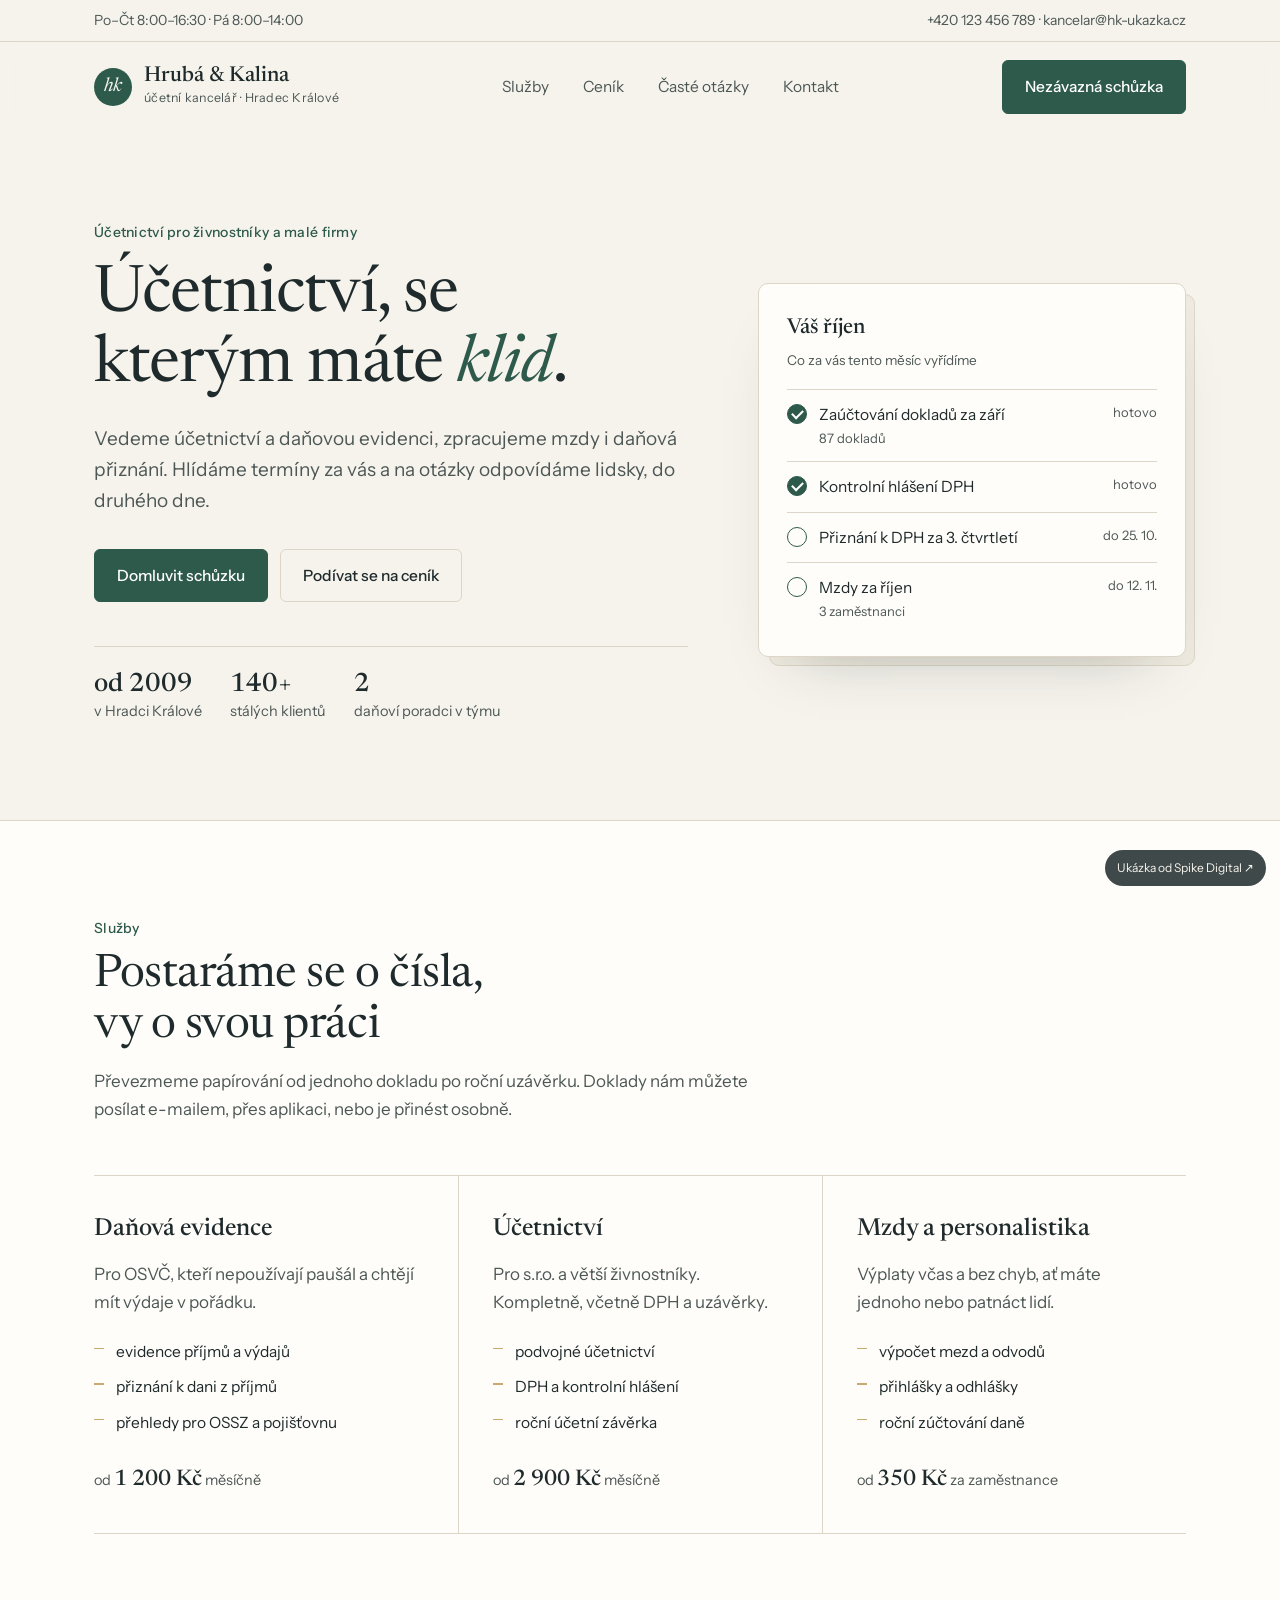
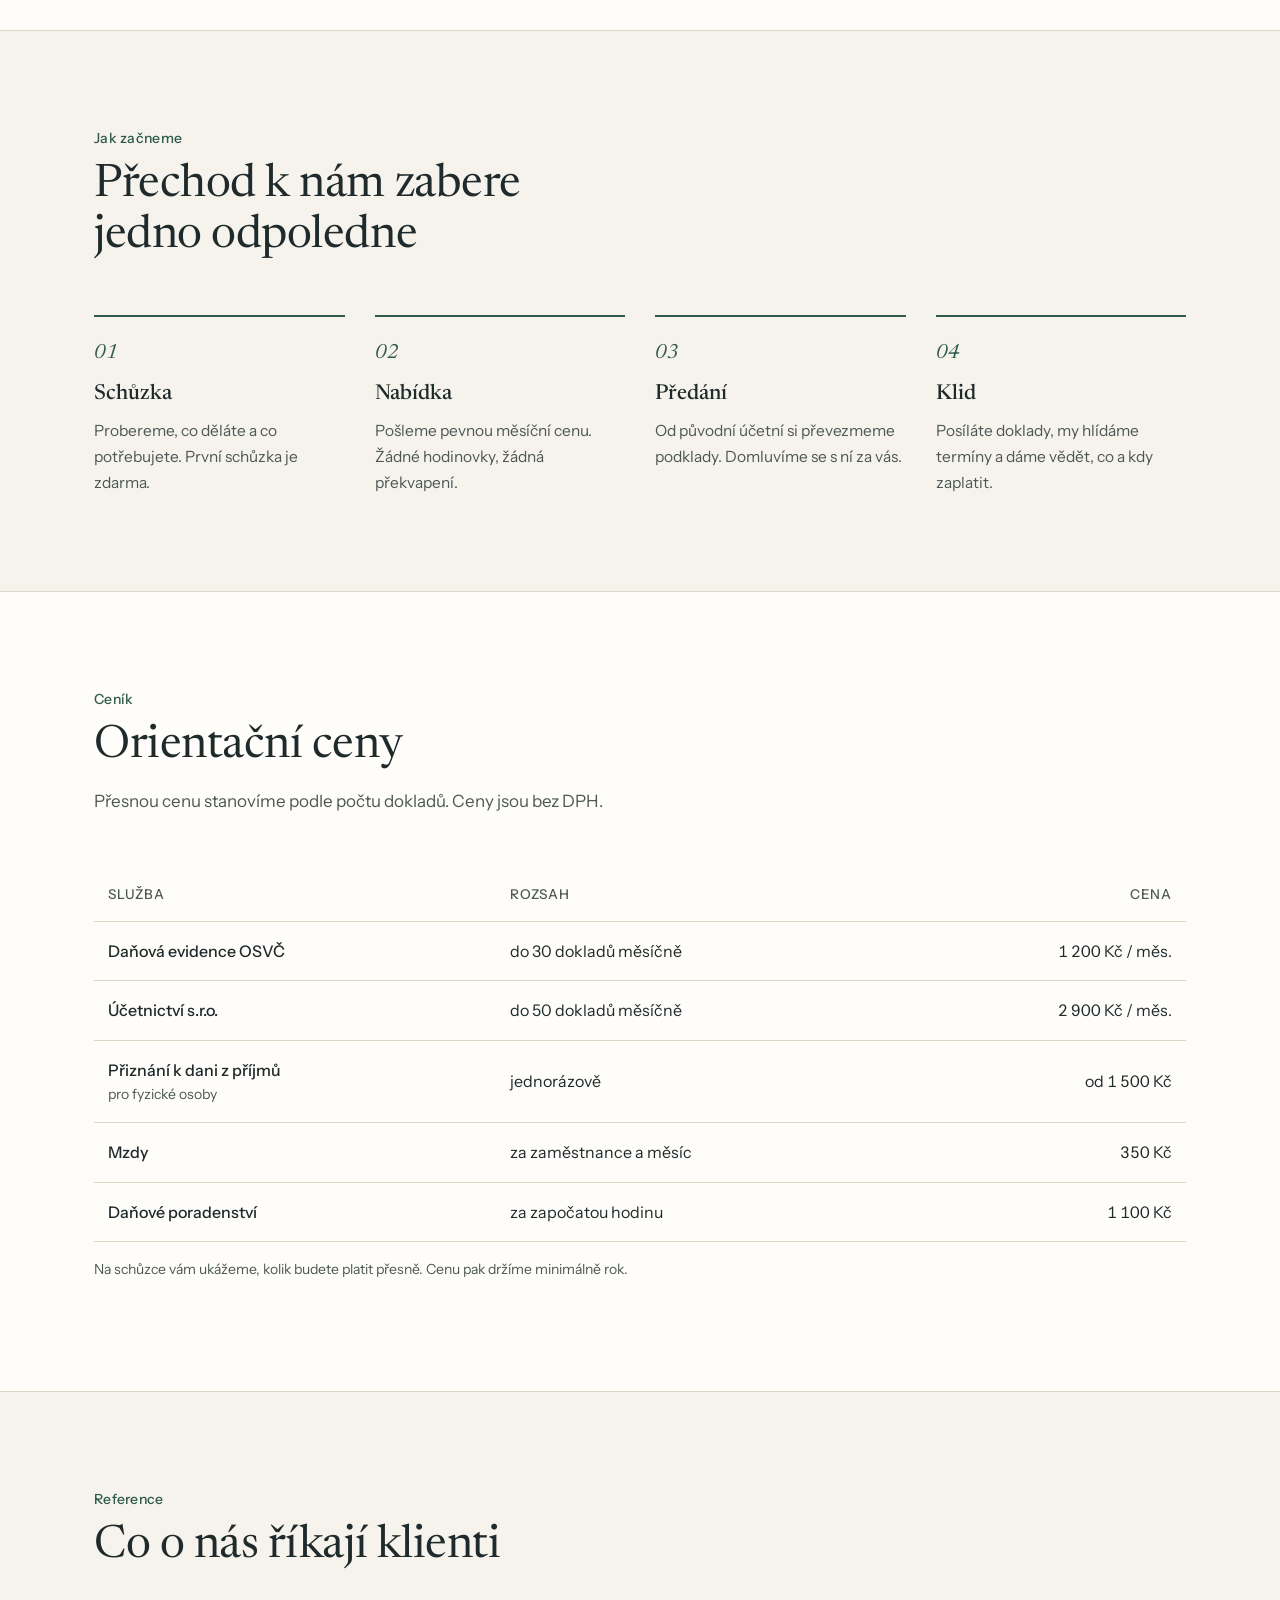
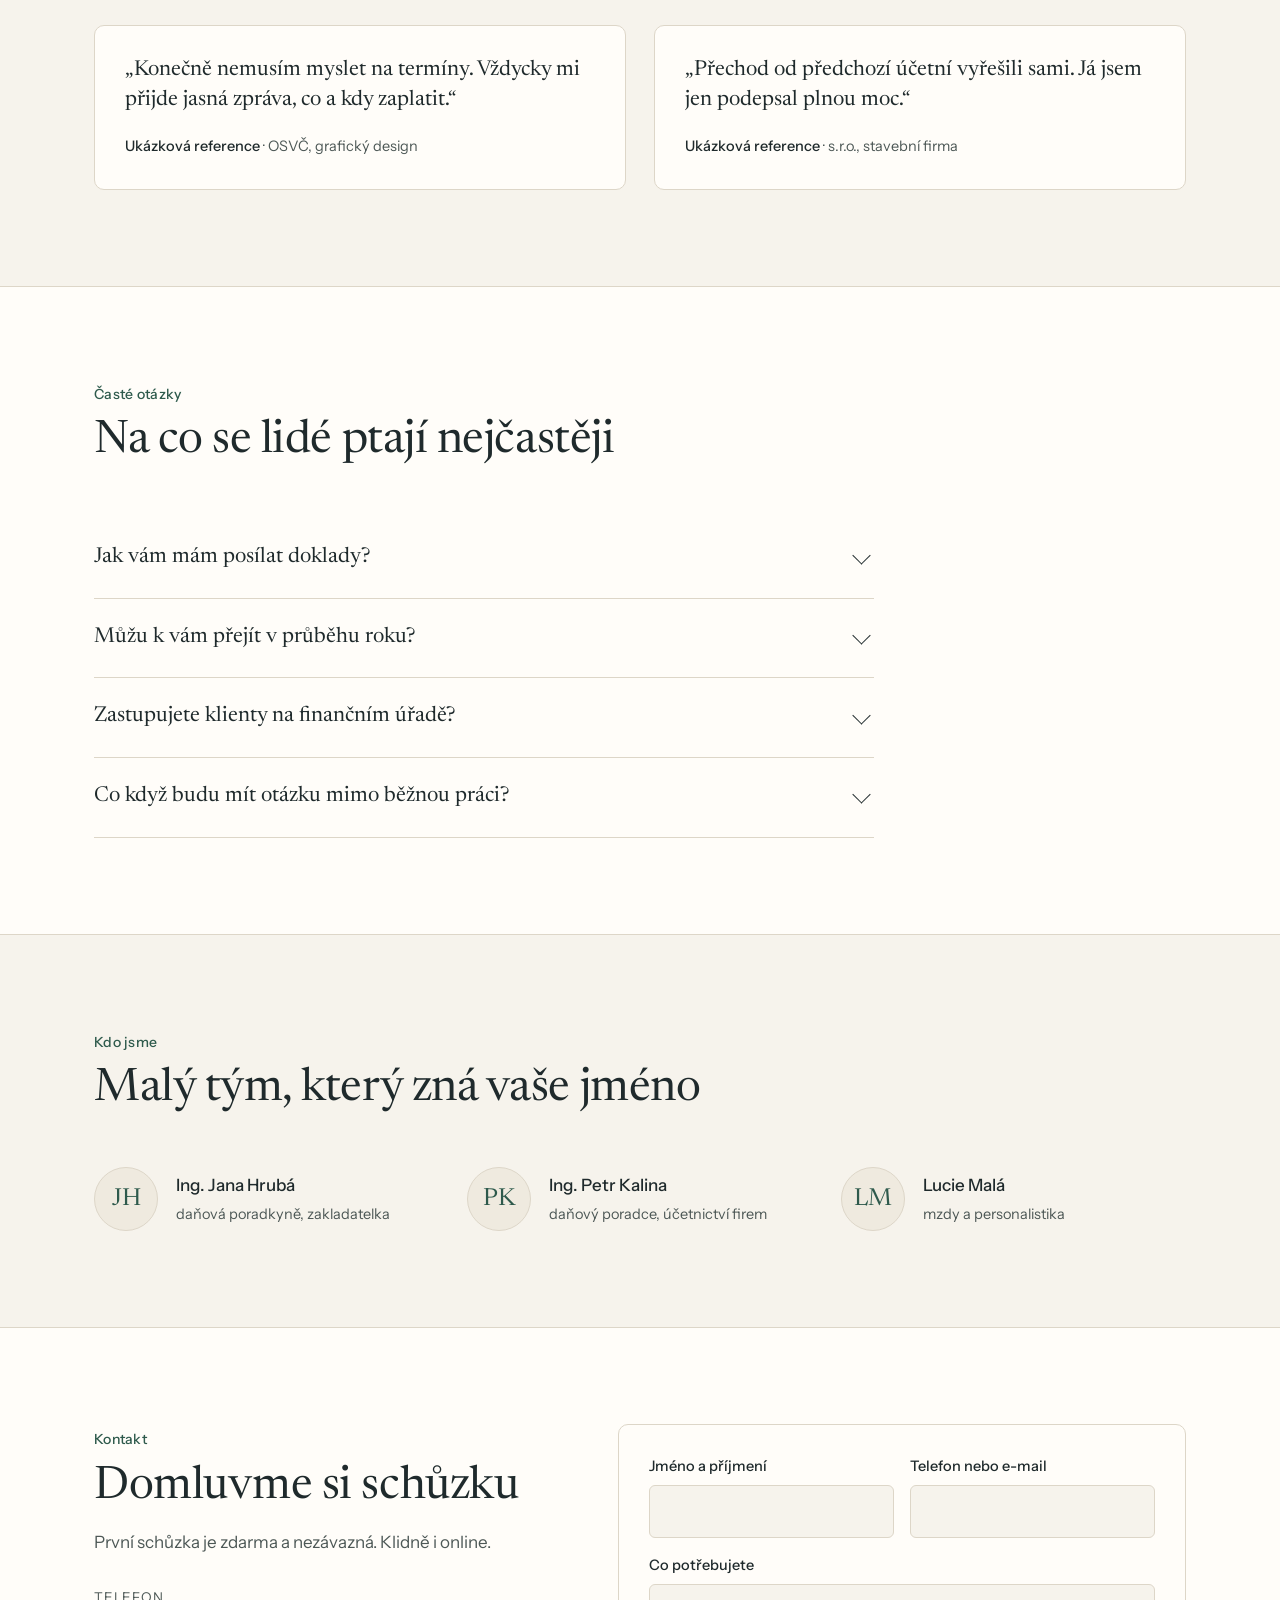
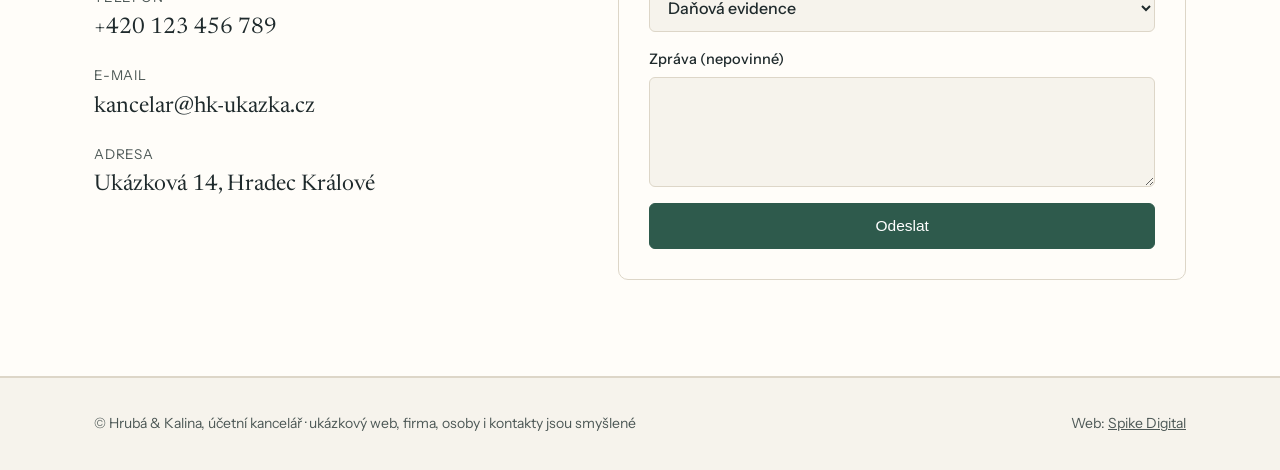
==== ukazky/kancelar/index.html @ b9a794b9 "Ukázky: BLOK (boulder, animovaný) a Hrubá & Kalina (účetní, klidný) Co-Authored-By: Claude Opus 5.5 " ====
<!doctype html>
<html lang="cs">
<head>
<meta charset="utf-8">
<meta name="viewport" content="width=device-width,initial-scale=1,viewport-fit=cover">
<title>Hrubá &amp; Kalina – účetní kancelář Hradec Králové</title>
<meta name="description" content="Vedení účetnictví, daňové evidence, mzdy a daňová přiznání pro živnostníky a malé firmy v Hradci Králové.">
<meta name="robots" content="noindex">
<meta name="theme-color" content="#f6f3ec">
<style>
@font-face{font-family:"Newsreader";src:url("newsreader.woff") format("woff");font-weight:400 500;font-style:normal;font-display:swap}
@font-face{font-family:"Newsreader";src:url("newsreader-italic.woff") format("woff");font-weight:400;font-style:italic;font-display:swap}
@font-face{font-family:"Instrument Sans";src:url("instrument-sans.woff") format("woff");font-weight:400 600;font-display:swap}
:root{
  --paper:#f6f3ec; --paper-2:#efeadf; --white:#fffdf9; --ink:#1f2a2c; --ink-2:#4d5856; --line:#ddd6c8;
  --green:#2e5a4c; --green-2:#24483d; --sand:#c9a96e;
  --serif:"Newsreader",Georgia,"Times New Roman",serif;
  --sans:"Instrument Sans",system-ui,-apple-system,"Segoe UI",sans-serif;
}
*{box-sizing:border-box}
html{scroll-behavior:smooth}
body{margin:0;background:var(--paper);color:var(--ink);font-family:var(--sans);font-size:17px;line-height:1.65;-webkit-font-smoothing:antialiased}
a{color:inherit}
.wrap{max-width:1140px;margin:0 auto;padding-inline:max(24px,env(safe-area-inset-left,0px))}
:focus-visible{outline:2px solid var(--green);outline-offset:3px}

.topbar{border-bottom:1px solid var(--line);font-size:14px;color:var(--ink-2)}
.topbar .wrap{display:flex;justify-content:space-between;gap:16px;padding-block:9px;flex-wrap:wrap}
.topbar a{text-decoration:none}
.topbar a:hover{color:var(--green)}
header{position:sticky;top:0;z-index:20;background:rgba(246,243,236,.92);backdrop-filter:blur(8px);-webkit-backdrop-filter:blur(8px);border-bottom:1px solid transparent;transition:border-color .3s}
header.sc{border-bottom-color:var(--line)}
nav{display:flex;align-items:center;justify-content:space-between;gap:20px;padding-block:18px}
.logo{display:flex;align-items:center;gap:12px;text-decoration:none}
.mark{width:38px;height:38px;border-radius:50%;background:var(--green);color:var(--paper);display:grid;place-items:center;font-family:var(--serif);font-size:19px;font-style:italic;letter-spacing:-.03em}
.logo b{display:block;font-family:var(--serif);font-weight:500;font-size:21px;line-height:1.1}
.logo small{display:block;font-size:12.5px;color:var(--ink-2);letter-spacing:.02em}
nav ul{display:flex;gap:34px;list-style:none;margin:0;padding:0;font-size:15.5px}
nav ul a{text-decoration:none;color:var(--ink-2);transition:color .2s}
nav ul a:hover{color:var(--ink)}
.btn{display:inline-flex;align-items:center;justify-content:center;gap:8px;padding:13px 22px;border-radius:6px;background:var(--green);color:#fff;text-decoration:none;font-weight:500;font-size:15.5px;border:1px solid var(--green);transition:background .25s}
.btn:hover{background:var(--green-2)}
.btn.ghost{background:transparent;color:var(--ink);border-color:var(--line)}
.btn.ghost:hover{border-color:var(--ink);background:transparent}
@media (max-width:880px){nav ul{display:none}}

.hero{padding-block:84px 96px}
.hero .wrap{display:grid;grid-template-columns:1.25fr .9fr;gap:70px;align-items:center}
.kicker{font-size:14px;color:var(--green);font-weight:500;letter-spacing:.02em}
h1{font-family:var(--serif);font-weight:400;font-size:clamp(40px,5.4vw,66px);line-height:1.06;letter-spacing:-.015em;margin:16px 0 22px;text-wrap:balance}
h1 em{font-style:italic;color:var(--green)}
.lead{font-size:19px;color:var(--ink-2);max-width:31em;margin:0 0 32px}
.ctas{display:flex;gap:12px;flex-wrap:wrap}
.trust{display:flex;gap:28px;flex-wrap:wrap;margin-top:44px;padding-top:24px;border-top:1px solid var(--line);font-size:14.5px;color:var(--ink-2)}
.trust b{display:block;font-family:var(--serif);font-weight:500;font-size:26px;color:var(--ink);line-height:1.1}

.sheet{background:var(--white);border:1px solid var(--line);border-radius:10px;padding:28px 28px 22px;box-shadow:0 30px 60px -40px rgba(31,42,44,.35);position:relative}
.sheet::before{content:"";position:absolute;inset:10px -10px -10px 10px;border:1px solid var(--line);border-radius:10px;z-index:-1;background:var(--paper-2)}
.sheet h2{font-family:var(--serif);font-weight:500;font-size:21px;margin:0 0 2px}
.sheet .sm{font-size:13.5px;color:var(--ink-2);margin:0 0 18px}
.task{display:flex;gap:12px;align-items:flex-start;padding:12px 0;border-top:1px solid var(--line);font-size:15.5px}
.task i{flex:none;width:20px;height:20px;border-radius:50%;border:1.5px solid var(--green);display:grid;place-items:center;margin-top:2px}
.task.done i{background:var(--green)}
.task.done i::after{content:"";width:9px;height:5px;border:2px solid #fff;border-top:0;border-right:0;transform:rotate(-45deg) translate(1px,-1px)}
.task span small{display:block;color:var(--ink-2);font-size:13px}
.task .d{margin-left:auto;font-size:13px;color:var(--ink-2);white-space:nowrap}
@media (max-width:900px){.hero .wrap{grid-template-columns:1fr;gap:50px}.hero{padding-block:50px 70px}}

section{padding-block:96px}
.alt{background:var(--white);border-block:1px solid var(--line)}
.sh{max-width:40em;margin-bottom:52px}
.sh .kicker{display:block}
h2.t{font-family:var(--serif);font-weight:400;font-size:clamp(32px,3.8vw,46px);line-height:1.12;letter-spacing:-.01em;margin:10px 0 14px;text-wrap:balance}
.sh p{color:var(--ink-2);margin:0}

.svc{display:grid;grid-template-columns:repeat(3,1fr);gap:0;border-top:1px solid var(--line)}
.svc article{padding:34px 34px 34px 0;border-bottom:1px solid var(--line)}
.svc article+article{padding-left:34px;border-left:1px solid var(--line)}
.svc h3{font-family:var(--serif);font-weight:500;font-size:24px;margin:0 0 10px}
.svc p{margin:0 0 18px;color:var(--ink-2)}
.svc ul{list-style:none;padding:0;margin:0 0 22px;font-size:15.5px}
.svc li{padding:5px 0 5px 22px;position:relative}
.svc li::before{content:"";position:absolute;left:0;top:14px;width:10px;height:1.5px;background:var(--sand)}
.svc .from{font-size:14.5px;color:var(--ink-2)}
.svc .from b{font-family:var(--serif);font-weight:500;font-size:22px;color:var(--ink)}
@media (max-width:900px){.svc{grid-template-columns:1fr}.svc article,.svc article+article{padding:28px 0;border-left:0}}

.how{display:grid;grid-template-columns:repeat(4,1fr);gap:30px;counter-reset:s}
.how div{border-top:2px solid var(--green);padding-top:20px}
.how div::before{counter-increment:s;content:"0" counter(s);font-family:var(--serif);font-style:italic;color:var(--green);font-size:20px}
.how h3{font-family:var(--serif);font-weight:500;font-size:21px;margin:8px 0 6px}
.how p{margin:0;color:var(--ink-2);font-size:15.5px}
@media (max-width:900px){.how{grid-template-columns:1fr 1fr}}
@media (max-width:560px){.how{grid-template-columns:1fr}}

.price{width:100%;border-collapse:collapse;font-size:16px}
.price th,.price td{text-align:left;padding:16px 14px;border-bottom:1px solid var(--line)}
.price th{font-weight:500;font-size:13.5px;color:var(--ink-2);text-transform:uppercase;letter-spacing:.06em}
.price td:last-child,.price th:last-child{text-align:right;white-space:nowrap;font-variant-numeric:tabular-nums}
.price td:first-child{font-weight:500}
.price tr:hover td{background:var(--paper)}
.price small{display:block;color:var(--ink-2);font-weight:400;font-size:14px}
.tablewrap{overflow-x:auto}
.note{font-size:14px;color:var(--ink-2);margin-top:16px}

.quote{display:grid;grid-template-columns:1fr 1fr;gap:28px}
blockquote{margin:0;background:var(--white);border:1px solid var(--line);border-radius:10px;padding:30px}
blockquote p{font-family:var(--serif);font-size:21px;line-height:1.45;margin:0 0 18px}
blockquote footer{font-size:14.5px;color:var(--ink-2)}
blockquote footer b{color:var(--ink);font-weight:500}
@media (max-width:800px){.quote{grid-template-columns:1fr}}

.faq{max-width:780px}
details{border-bottom:1px solid var(--line)}
summary{list-style:none;cursor:pointer;padding:22px 40px 22px 0;font-family:var(--serif);font-size:21px;position:relative}
summary::-webkit-details-marker{display:none}
summary::after{content:"";position:absolute;right:6px;top:50%;width:12px;height:12px;border-right:1.5px solid var(--ink);border-bottom:1.5px solid var(--ink);transform:translateY(-70%) rotate(45deg);transition:transform .25s}
details[open] summary::after{transform:translateY(-30%) rotate(-135deg)}
details p{margin:0 0 22px;color:var(--ink-2);max-width:40em}

.team{display:grid;grid-template-columns:repeat(3,1fr);gap:28px}
.person{display:flex;gap:18px;align-items:center}
.person .av{flex:none;width:64px;height:64px;border-radius:50%;background:var(--paper-2);border:1px solid var(--line);display:grid;place-items:center;font-family:var(--serif);font-size:24px;color:var(--green)}
.person b{display:block;font-weight:500}
.person span{font-size:14.5px;color:var(--ink-2)}
@media (max-width:900px){.team{grid-template-columns:1fr}}

.contact{display:grid;grid-template-columns:.9fr 1.1fr;gap:60px}
.contact dl{margin:0;display:grid;gap:18px}
.contact dt{font-size:13.5px;color:var(--ink-2);text-transform:uppercase;letter-spacing:.06em}
.contact dd{margin:2px 0 0;font-family:var(--serif);font-size:22px}
form{display:grid;gap:16px;background:var(--white);border:1px solid var(--line);border-radius:10px;padding:30px}
.row{display:grid;grid-template-columns:1fr 1fr;gap:16px}
label{display:grid;gap:6px;font-size:14.5px;font-weight:500}
input,select,textarea{font:inherit;font-size:16px;padding:12px 14px;border:1px solid var(--line);border-radius:6px;background:var(--paper);color:var(--ink);width:100%}
input:focus,select:focus,textarea:focus{outline:none;border-color:var(--green);background:#fff}
textarea{min-height:110px;resize:vertical}
.ok{display:none;padding:12px 14px;border-radius:6px;background:#e6efe9;color:var(--green-2);font-size:15px}
@media (max-width:900px){.contact{grid-template-columns:1fr}.row{grid-template-columns:1fr}}

footer.site{border-top:1px solid var(--line);padding-block:34px;font-size:14px;color:var(--ink-2)}
footer.site .wrap{display:flex;justify-content:space-between;gap:16px;flex-wrap:wrap}
.demo{position:fixed;right:max(14px,env(safe-area-inset-right,0px));bottom:calc(14px + env(safe-area-inset-bottom,0px));z-index:30;font-size:12px;background:var(--ink);color:var(--paper);padding:8px 12px;border-radius:999px;text-decoration:none;opacity:.85}
.demo:hover{opacity:1}
.fade{opacity:0;transform:translateY(14px);transition:opacity .8s ease, transform .8s ease}
.fade.in{opacity:1;transform:none}
@media (prefers-reduced-motion:reduce){.fade{opacity:1;transform:none;transition:none}html{scroll-behavior:auto}}
</style>
</head>
<body>
<div class="topbar"><div class="wrap"><span>Po–Čt 8:00–16:30 · Pá 8:00–14:00</span><span><a href="#kontakt">+420 123 456 789</a> · <a href="#kontakt">kancelar@hk-ukazka.cz</a></span></div></div>
<header id="hd">
  <nav class="wrap">
    <a class="logo" href="#"><span class="mark">hk</span><span><b>Hrubá &amp; Kalina</b><small>účetní kancelář · Hradec Králové</small></span></a>
    <ul><li><a href="#sluzby">Služby</a></li><li><a href="#cenik">Ceník</a></li><li><a href="#otazky">Časté otázky</a></li><li><a href="#kontakt">Kontakt</a></li></ul>
    <a class="btn" href="#kontakt">Nezávazná schůzka</a>
  </nav>
</header>

<main>
<div class="hero">
  <div class="wrap">
    <div class="fade">
      <span class="kicker">Účetnictví pro živnostníky a malé firmy</span>
      <h1>Účetnictví, se kterým máte <em>klid</em>.</h1>
      <p class="lead">Vedeme účetnictví a daňovou evidenci, zpracujeme mzdy i daňová přiznání. Hlídáme termíny za vás a na otázky odpovídáme lidsky, do druhého dne.</p>
      <div class="ctas"><a class="btn" href="#kontakt">Domluvit schůzku</a><a class="btn ghost" href="#cenik">Podívat se na ceník</a></div>
      <div class="trust"><div><b>od 2009</b>v Hradci Králové</div><div><b>140+</b>stálých klientů</div><div><b>2</b>daňoví poradci v týmu</div></div>
    </div>
    <aside class="sheet fade" aria-label="Ukázka měsíčního přehledu">
      <h2>Váš říjen</h2>
      <p class="sm">Co za vás tento měsíc vyřídíme</p>
      <div class="task done"><i></i><span>Zaúčtování dokladů za září<small>87 dokladů</small></span><span class="d">hotovo</span></div>
      <div class="task done"><i></i><span>Kontrolní hlášení DPH</span><span class="d">hotovo</span></div>
      <div class="task"><i></i><span>Přiznání k DPH za 3. čtvrtletí</span><span class="d">do 25. 10.</span></div>
      <div class="task"><i></i><span>Mzdy za říjen<small>3 zaměstnanci</small></span><span class="d">do 12. 11.</span></div>
    </aside>
  </div>
</div>

<section class="alt" id="sluzby">
  <div class="wrap">
    <div class="sh fade"><span class="kicker">Služby</span><h2 class="t">Postaráme se o čísla, vy o svou práci</h2><p>Převezmeme papírování od jednoho dokladu po roční uzávěrku. Doklady nám můžete posílat e-mailem, přes aplikaci, nebo je přinést osobně.</p></div>
    <div class="svc">
      <article class="fade"><h3>Daňová evidence</h3><p>Pro OSVČ, kteří nepoužívají paušál a chtějí mít výdaje v pořádku.</p><ul><li>evidence příjmů a výdajů</li><li>přiznání k dani z příjmů</li><li>přehledy pro OSSZ a pojišťovnu</li></ul><span class="from">od <b>1 200 Kč</b> měsíčně</span></article>
      <article class="fade"><h3>Účetnictví</h3><p>Pro s.r.o. a větší živnostníky. Kompletně, včetně DPH a uzávěrky.</p><ul><li>podvojné účetnictví</li><li>DPH a kontrolní hlášení</li><li>roční účetní závěrka</li></ul><span class="from">od <b>2 900 Kč</b> měsíčně</span></article>
      <article class="fade"><h3>Mzdy a personalistika</h3><p>Výplaty včas a bez chyb, ať máte jednoho nebo patnáct lidí.</p><ul><li>výpočet mezd a odvodů</li><li>přihlášky a odhlášky</li><li>roční zúčtování daně</li></ul><span class="from">od <b>350 Kč</b> za zaměstnance</span></article>
    </div>
  </div>
</section>

<section>
  <div class="wrap">
    <div class="sh fade"><span class="kicker">Jak začneme</span><h2 class="t">Přechod k nám zabere jedno odpoledne</h2></div>
    <div class="how">
      <div class="fade"><h3>Schůzka</h3><p>Probereme, co děláte a co potřebujete. První schůzka je zdarma.</p></div>
      <div class="fade"><h3>Nabídka</h3><p>Pošleme pevnou měsíční cenu. Žádné hodinovky, žádná překvapení.</p></div>
      <div class="fade"><h3>Předání</h3><p>Od původní účetní si převezmeme podklady. Domluvíme se s ní za vás.</p></div>
      <div class="fade"><h3>Klid</h3><p>Posíláte doklady, my hlídáme termíny a dáme vědět, co a kdy zaplatit.</p></div>
    </div>
  </div>
</section>

<section class="alt" id="cenik">
  <div class="wrap">
    <div class="sh fade"><span class="kicker">Ceník</span><h2 class="t">Orientační ceny</h2><p>Přesnou cenu stanovíme podle počtu dokladů. Ceny jsou bez DPH.</p></div>
    <div class="tablewrap fade">
      <table class="price">
        <thead><tr><th>Služba</th><th>Rozsah</th><th>Cena</th></tr></thead>
        <tbody>
          <tr><td>Daňová evidence OSVČ</td><td>do 30 dokladů měsíčně</td><td>1 200 Kč / měs.</td></tr>
          <tr><td>Účetnictví s.r.o.</td><td>do 50 dokladů měsíčně</td><td>2 900 Kč / měs.</td></tr>
          <tr><td>Přiznání k dani z příjmů<small>pro fyzické osoby</small></td><td>jednorázově</td><td>od 1 500 Kč</td></tr>
          <tr><td>Mzdy</td><td>za zaměstnance a měsíc</td><td>350 Kč</td></tr>
          <tr><td>Daňové poradenství</td><td>za započatou hodinu</td><td>1 100 Kč</td></tr>
        </tbody>
      </table>
    </div>
    <p class="note fade">Na schůzce vám ukážeme, kolik budete platit přesně. Cenu pak držíme minimálně rok.</p>
  </div>
</section>

<section>
  <div class="wrap">
    <div class="sh fade"><span class="kicker">Reference</span><h2 class="t">Co o nás říkají klienti</h2></div>
    <div class="quote">
      <blockquote class="fade"><p>„Konečně nemusím myslet na termíny. Vždycky mi přijde jasná zpráva, co a kdy zaplatit.“</p><footer><b>Ukázková reference</b> · OSVČ, grafický design</footer></blockquote>
      <blockquote class="fade"><p>„Přechod od předchozí účetní vyřešili sami. Já jsem jen podepsal plnou moc.“</p><footer><b>Ukázková reference</b> · s.r.o., stavební firma</footer></blockquote>
    </div>
  </div>
</section>

<section class="alt" id="otazky">
  <div class="wrap">
    <div class="sh fade"><span class="kicker">Časté otázky</span><h2 class="t">Na co se lidé ptají nejčastěji</h2></div>
    <div class="faq fade">
      <details><summary>Jak vám mám posílat doklady?</summary><p>Jak je vám to pohodlné: naskenované e-mailem, fotkou přes naši aplikaci, nebo papírově osobně či poštou. Většina klientů posílá doklady jednou měsíčně.</p></details>
      <details><summary>Můžu k vám přejít v průběhu roku?</summary><p>Ano. Převezmeme rozpracované účetnictví i od jiné účetní a navážeme bez výpadku. Vše potřebné domluvíme na první schůzce.</p></details>
      <details><summary>Zastupujete klienty na finančním úřadě?</summary><p>Ano. Na základě plné moci podáváme přiznání elektronicky a jednáme s úřady za vás. Díky daňovému poradci se termín přiznání k dani z příjmů posouvá až na 1. července.</p></details>
      <details><summary>Co když budu mít otázku mimo běžnou práci?</summary><p>Krátké dotazy zodpovíme v rámci měsíční ceny. Větší konzultace účtujeme po hodinách, vždy vás ale předem upozorníme.</p></details>
    </div>
  </div>
</section>

<section>
  <div class="wrap">
    <div class="sh fade"><span class="kicker">Kdo jsme</span><h2 class="t">Malý tým, který zná vaše jméno</h2></div>
    <div class="team">
      <div class="person fade"><span class="av">JH</span><div><b>Ing. Jana Hrubá</b><span>daňová poradkyně, zakladatelka</span></div></div>
      <div class="person fade"><span class="av">PK</span><div><b>Ing. Petr Kalina</b><span>daňový poradce, účetnictví firem</span></div></div>
      <div class="person fade"><span class="av">LM</span><div><b>Lucie Malá</b><span>mzdy a personalistika</span></div></div>
    </div>
  </div>
</section>

<section class="alt" id="kontakt">
  <div class="wrap">
    <div class="contact">
      <div class="fade">
        <span class="kicker">Kontakt</span><h2 class="t">Domluvme si schůzku</h2>
        <p style="color:var(--ink-2);margin:0 0 30px">První schůzka je zdarma a nezávazná. Klidně i online.</p>
        <dl><div><dt>Telefon</dt><dd>+420 123 456 789</dd></div><div><dt>E-mail</dt><dd>kancelar@hk-ukazka.cz</dd></div><div><dt>Adresa</dt><dd>Ukázková 14, Hradec Králové</dd></div></dl>
      </div>
      <form class="fade" id="f" novalidate>
        <div class="row"><label>Jméno a příjmení<input id="c-name" autocomplete="name"></label><label>Telefon nebo e-mail<input id="c-contact"></label></div>
        <label>Co potřebujete<select id="c-svc"><option>Daňová evidence</option><option>Účetnictví</option><option>Mzdy</option><option>Daňové přiznání</option><option>Něco jiného</option></select></label>
        <label>Zpráva (nepovinné)<textarea id="c-msg"></textarea></label>
        <button class="btn" type="submit">Odeslat</button>
        <div class="ok" id="ok" role="status">Toto je ukázkový web, zpráva se nikam neodeslala.</div>
      </form>
    </div>
  </div>
</section>
</main>

<footer class="site"><div class="wrap"><span>© Hrubá &amp; Kalina, účetní kancelář · ukázkový web, firma, osoby i kontakty jsou smyšlené</span><span>Web: <a href="/">Spike Digital</a></span></div></footer>
<a class="demo" href="/">Ukázka od Spike Digital ↗</a>
<script>
document.getElementById('f').addEventListener('submit',function(e){e.preventDefault();document.getElementById('ok').style.display='block';});
var hd=document.getElementById('hd');addEventListener('scroll',function(){hd.classList.toggle('sc',scrollY>10);},{passive:true});
var io=new IntersectionObserver(function(es){es.forEach(function(e){if(e.isIntersecting){e.target.classList.add('in');io.unobserve(e.target);}});},{threshold:.12});
document.querySelectorAll('.fade').forEach(function(el){io.observe(el);});
</script>
</body>
</html>
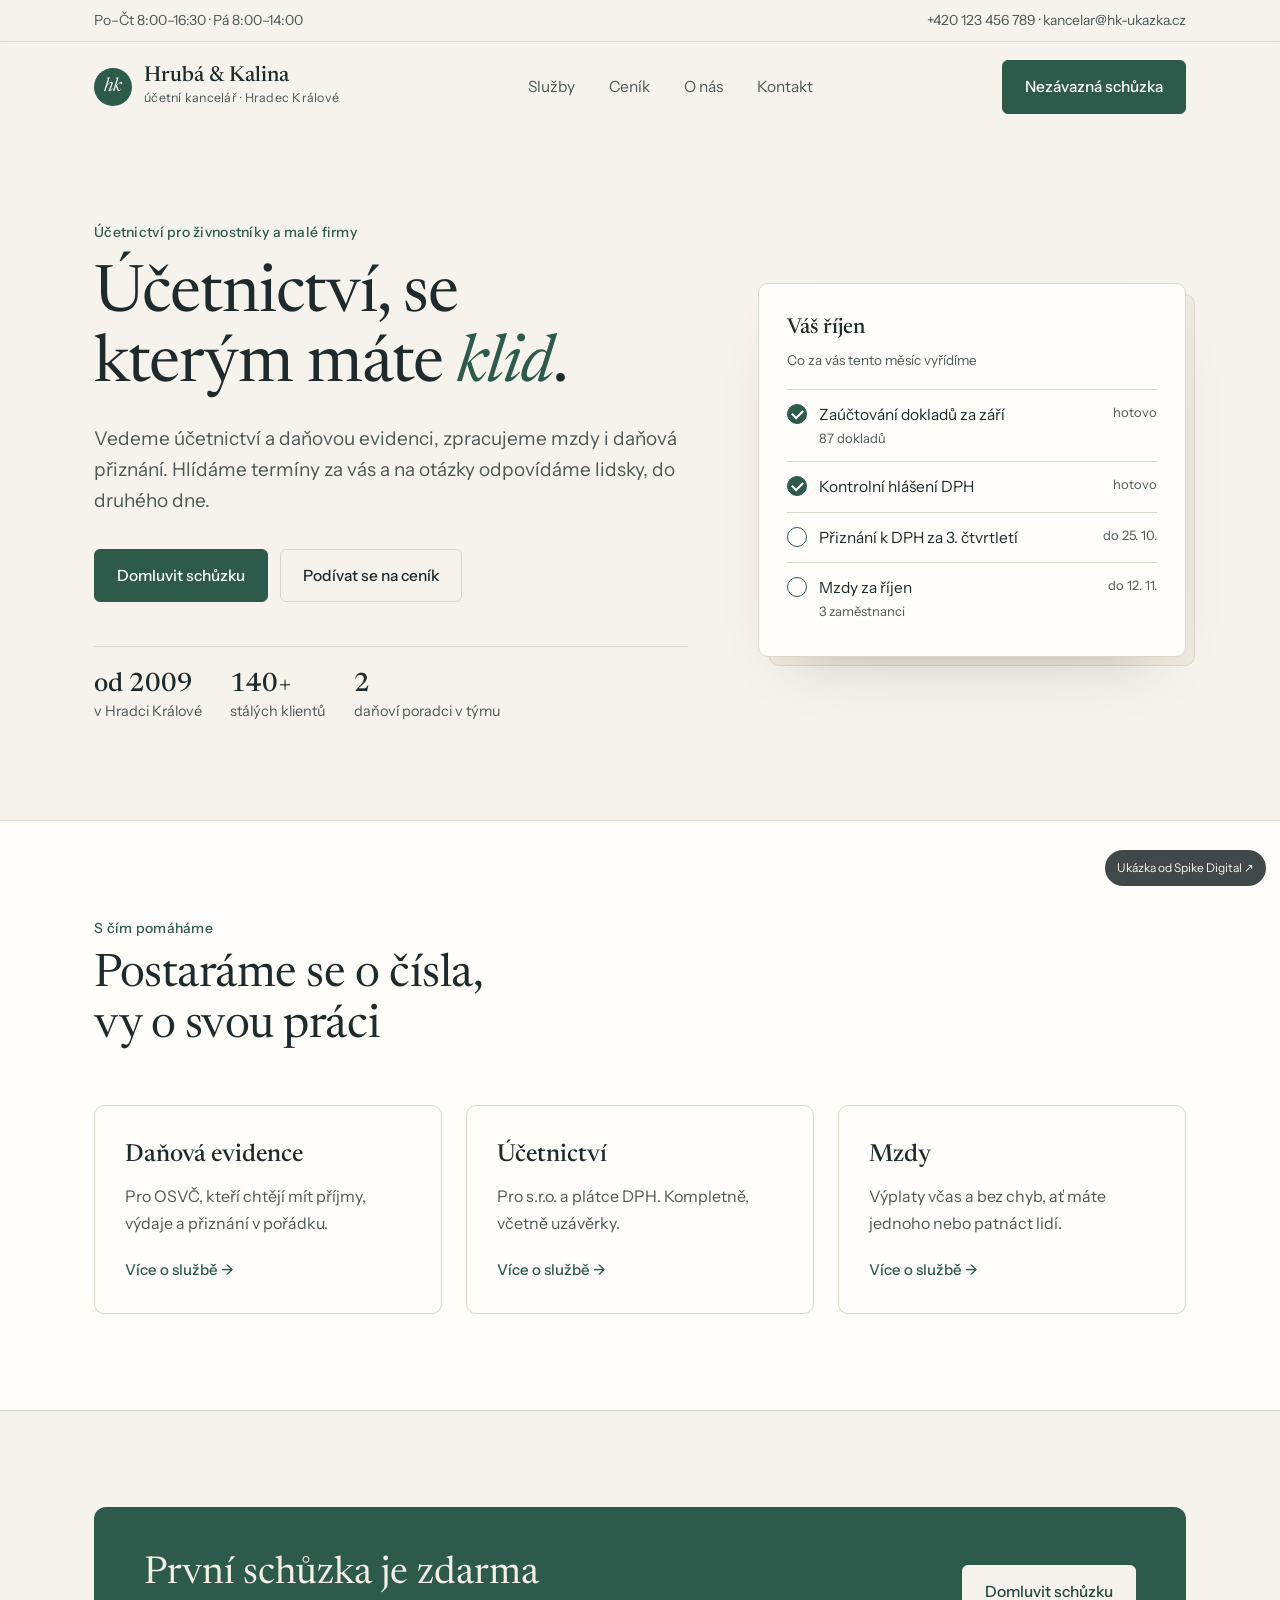
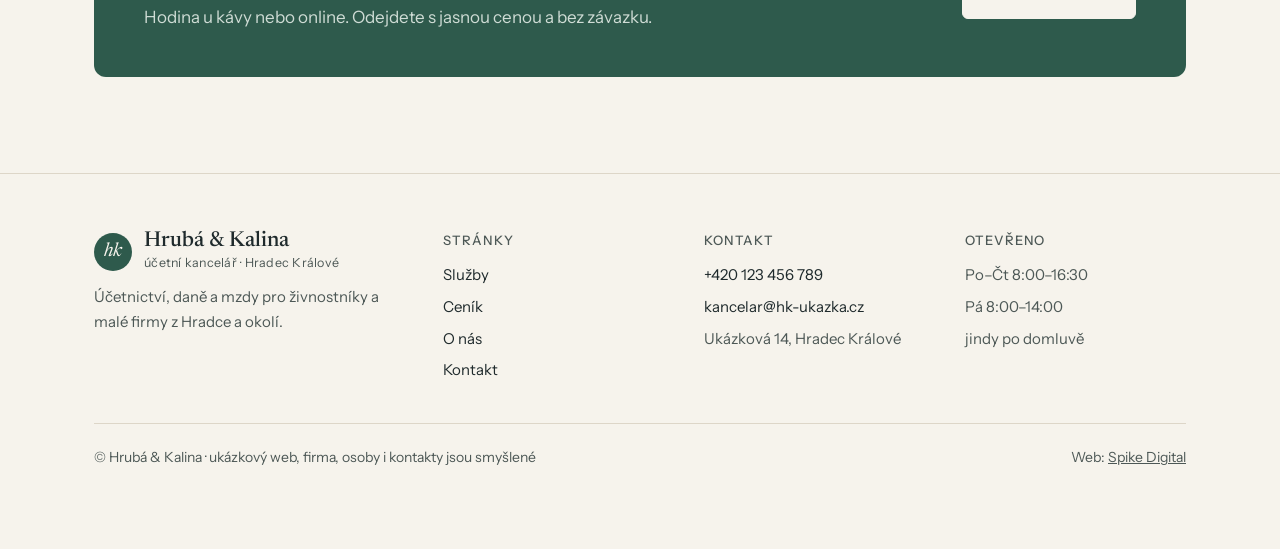
==== commit 097af64d: "Účetní kancelář jako vícestránkový web, BLOK odebrán Co-Authored-By: Claude Opus 5.5 <noreply@anthro" ====
--- a/ukazky/kancelar/index.html
+++ b/ukazky/kancelar/index.html
@@ -7,156 +7,21 @@
 <meta name="description" content="Vedení účetnictví, daňové evidence, mzdy a daňová přiznání pro živnostníky a malé firmy v Hradci Králové.">
 <meta name="robots" content="noindex">
 <meta name="theme-color" content="#f6f3ec">
-<style>
-@font-face{font-family:"Newsreader";src:url("newsreader.woff") format("woff");font-weight:400 500;font-style:normal;font-display:swap}
-@font-face{font-family:"Newsreader";src:url("newsreader-italic.woff") format("woff");font-weight:400;font-style:italic;font-display:swap}
-@font-face{font-family:"Instrument Sans";src:url("instrument-sans.woff") format("woff");font-weight:400 600;font-display:swap}
-:root{
-  --paper:#f6f3ec; --paper-2:#efeadf; --white:#fffdf9; --ink:#1f2a2c; --ink-2:#4d5856; --line:#ddd6c8;
-  --green:#2e5a4c; --green-2:#24483d; --sand:#c9a96e;
-  --serif:"Newsreader",Georgia,"Times New Roman",serif;
-  --sans:"Instrument Sans",system-ui,-apple-system,"Segoe UI",sans-serif;
-}
-*{box-sizing:border-box}
-html{scroll-behavior:smooth}
-body{margin:0;background:var(--paper);color:var(--ink);font-family:var(--sans);font-size:17px;line-height:1.65;-webkit-font-smoothing:antialiased}
-a{color:inherit}
-.wrap{max-width:1140px;margin:0 auto;padding-inline:max(24px,env(safe-area-inset-left,0px))}
-:focus-visible{outline:2px solid var(--green);outline-offset:3px}
-
-.topbar{border-bottom:1px solid var(--line);font-size:14px;color:var(--ink-2)}
-.topbar .wrap{display:flex;justify-content:space-between;gap:16px;padding-block:9px;flex-wrap:wrap}
-.topbar a{text-decoration:none}
-.topbar a:hover{color:var(--green)}
-header{position:sticky;top:0;z-index:20;background:rgba(246,243,236,.92);backdrop-filter:blur(8px);-webkit-backdrop-filter:blur(8px);border-bottom:1px solid transparent;transition:border-color .3s}
-header.sc{border-bottom-color:var(--line)}
-nav{display:flex;align-items:center;justify-content:space-between;gap:20px;padding-block:18px}
-.logo{display:flex;align-items:center;gap:12px;text-decoration:none}
-.mark{width:38px;height:38px;border-radius:50%;background:var(--green);color:var(--paper);display:grid;place-items:center;font-family:var(--serif);font-size:19px;font-style:italic;letter-spacing:-.03em}
-.logo b{display:block;font-family:var(--serif);font-weight:500;font-size:21px;line-height:1.1}
-.logo small{display:block;font-size:12.5px;color:var(--ink-2);letter-spacing:.02em}
-nav ul{display:flex;gap:34px;list-style:none;margin:0;padding:0;font-size:15.5px}
-nav ul a{text-decoration:none;color:var(--ink-2);transition:color .2s}
-nav ul a:hover{color:var(--ink)}
-.btn{display:inline-flex;align-items:center;justify-content:center;gap:8px;padding:13px 22px;border-radius:6px;background:var(--green);color:#fff;text-decoration:none;font-weight:500;font-size:15.5px;border:1px solid var(--green);transition:background .25s}
-.btn:hover{background:var(--green-2)}
-.btn.ghost{background:transparent;color:var(--ink);border-color:var(--line)}
-.btn.ghost:hover{border-color:var(--ink);background:transparent}
-@media (max-width:880px){nav ul{display:none}}
-
-.hero{padding-block:84px 96px}
-.hero .wrap{display:grid;grid-template-columns:1.25fr .9fr;gap:70px;align-items:center}
-.kicker{font-size:14px;color:var(--green);font-weight:500;letter-spacing:.02em}
-h1{font-family:var(--serif);font-weight:400;font-size:clamp(40px,5.4vw,66px);line-height:1.06;letter-spacing:-.015em;margin:16px 0 22px;text-wrap:balance}
-h1 em{font-style:italic;color:var(--green)}
-.lead{font-size:19px;color:var(--ink-2);max-width:31em;margin:0 0 32px}
-.ctas{display:flex;gap:12px;flex-wrap:wrap}
-.trust{display:flex;gap:28px;flex-wrap:wrap;margin-top:44px;padding-top:24px;border-top:1px solid var(--line);font-size:14.5px;color:var(--ink-2)}
-.trust b{display:block;font-family:var(--serif);font-weight:500;font-size:26px;color:var(--ink);line-height:1.1}
-
-.sheet{background:var(--white);border:1px solid var(--line);border-radius:10px;padding:28px 28px 22px;box-shadow:0 30px 60px -40px rgba(31,42,44,.35);position:relative}
-.sheet::before{content:"";position:absolute;inset:10px -10px -10px 10px;border:1px solid var(--line);border-radius:10px;z-index:-1;background:var(--paper-2)}
-.sheet h2{font-family:var(--serif);font-weight:500;font-size:21px;margin:0 0 2px}
-.sheet .sm{font-size:13.5px;color:var(--ink-2);margin:0 0 18px}
-.task{display:flex;gap:12px;align-items:flex-start;padding:12px 0;border-top:1px solid var(--line);font-size:15.5px}
-.task i{flex:none;width:20px;height:20px;border-radius:50%;border:1.5px solid var(--green);display:grid;place-items:center;margin-top:2px}
-.task.done i{background:var(--green)}
-.task.done i::after{content:"";width:9px;height:5px;border:2px solid #fff;border-top:0;border-right:0;transform:rotate(-45deg) translate(1px,-1px)}
-.task span small{display:block;color:var(--ink-2);font-size:13px}
-.task .d{margin-left:auto;font-size:13px;color:var(--ink-2);white-space:nowrap}
-@media (max-width:900px){.hero .wrap{grid-template-columns:1fr;gap:50px}.hero{padding-block:50px 70px}}
-
-section{padding-block:96px}
-.alt{background:var(--white);border-block:1px solid var(--line)}
-.sh{max-width:40em;margin-bottom:52px}
-.sh .kicker{display:block}
-h2.t{font-family:var(--serif);font-weight:400;font-size:clamp(32px,3.8vw,46px);line-height:1.12;letter-spacing:-.01em;margin:10px 0 14px;text-wrap:balance}
-.sh p{color:var(--ink-2);margin:0}
-
-.svc{display:grid;grid-template-columns:repeat(3,1fr);gap:0;border-top:1px solid var(--line)}
-.svc article{padding:34px 34px 34px 0;border-bottom:1px solid var(--line)}
-.svc article+article{padding-left:34px;border-left:1px solid var(--line)}
-.svc h3{font-family:var(--serif);font-weight:500;font-size:24px;margin:0 0 10px}
-.svc p{margin:0 0 18px;color:var(--ink-2)}
-.svc ul{list-style:none;padding:0;margin:0 0 22px;font-size:15.5px}
-.svc li{padding:5px 0 5px 22px;position:relative}
-.svc li::before{content:"";position:absolute;left:0;top:14px;width:10px;height:1.5px;background:var(--sand)}
-.svc .from{font-size:14.5px;color:var(--ink-2)}
-.svc .from b{font-family:var(--serif);font-weight:500;font-size:22px;color:var(--ink)}
-@media (max-width:900px){.svc{grid-template-columns:1fr}.svc article,.svc article+article{padding:28px 0;border-left:0}}
-
-.how{display:grid;grid-template-columns:repeat(4,1fr);gap:30px;counter-reset:s}
-.how div{border-top:2px solid var(--green);padding-top:20px}
-.how div::before{counter-increment:s;content:"0" counter(s);font-family:var(--serif);font-style:italic;color:var(--green);font-size:20px}
-.how h3{font-family:var(--serif);font-weight:500;font-size:21px;margin:8px 0 6px}
-.how p{margin:0;color:var(--ink-2);font-size:15.5px}
-@media (max-width:900px){.how{grid-template-columns:1fr 1fr}}
-@media (max-width:560px){.how{grid-template-columns:1fr}}
-
-.price{width:100%;border-collapse:collapse;font-size:16px}
-.price th,.price td{text-align:left;padding:16px 14px;border-bottom:1px solid var(--line)}
-.price th{font-weight:500;font-size:13.5px;color:var(--ink-2);text-transform:uppercase;letter-spacing:.06em}
-.price td:last-child,.price th:last-child{text-align:right;white-space:nowrap;font-variant-numeric:tabular-nums}
-.price td:first-child{font-weight:500}
-.price tr:hover td{background:var(--paper)}
-.price small{display:block;color:var(--ink-2);font-weight:400;font-size:14px}
-.tablewrap{overflow-x:auto}
-.note{font-size:14px;color:var(--ink-2);margin-top:16px}
-
-.quote{display:grid;grid-template-columns:1fr 1fr;gap:28px}
-blockquote{margin:0;background:var(--white);border:1px solid var(--line);border-radius:10px;padding:30px}
-blockquote p{font-family:var(--serif);font-size:21px;line-height:1.45;margin:0 0 18px}
-blockquote footer{font-size:14.5px;color:var(--ink-2)}
-blockquote footer b{color:var(--ink);font-weight:500}
-@media (max-width:800px){.quote{grid-template-columns:1fr}}
-
-.faq{max-width:780px}
-details{border-bottom:1px solid var(--line)}
-summary{list-style:none;cursor:pointer;padding:22px 40px 22px 0;font-family:var(--serif);font-size:21px;position:relative}
-summary::-webkit-details-marker{display:none}
-summary::after{content:"";position:absolute;right:6px;top:50%;width:12px;height:12px;border-right:1.5px solid var(--ink);border-bottom:1.5px solid var(--ink);transform:translateY(-70%) rotate(45deg);transition:transform .25s}
-details[open] summary::after{transform:translateY(-30%) rotate(-135deg)}
-details p{margin:0 0 22px;color:var(--ink-2);max-width:40em}
-
-.team{display:grid;grid-template-columns:repeat(3,1fr);gap:28px}
-.person{display:flex;gap:18px;align-items:center}
-.person .av{flex:none;width:64px;height:64px;border-radius:50%;background:var(--paper-2);border:1px solid var(--line);display:grid;place-items:center;font-family:var(--serif);font-size:24px;color:var(--green)}
-.person b{display:block;font-weight:500}
-.person span{font-size:14.5px;color:var(--ink-2)}
-@media (max-width:900px){.team{grid-template-columns:1fr}}
-
-.contact{display:grid;grid-template-columns:.9fr 1.1fr;gap:60px}
-.contact dl{margin:0;display:grid;gap:18px}
-.contact dt{font-size:13.5px;color:var(--ink-2);text-transform:uppercase;letter-spacing:.06em}
-.contact dd{margin:2px 0 0;font-family:var(--serif);font-size:22px}
-form{display:grid;gap:16px;background:var(--white);border:1px solid var(--line);border-radius:10px;padding:30px}
-.row{display:grid;grid-template-columns:1fr 1fr;gap:16px}
-label{display:grid;gap:6px;font-size:14.5px;font-weight:500}
-input,select,textarea{font:inherit;font-size:16px;padding:12px 14px;border:1px solid var(--line);border-radius:6px;background:var(--paper);color:var(--ink);width:100%}
-input:focus,select:focus,textarea:focus{outline:none;border-color:var(--green);background:#fff}
-textarea{min-height:110px;resize:vertical}
-.ok{display:none;padding:12px 14px;border-radius:6px;background:#e6efe9;color:var(--green-2);font-size:15px}
-@media (max-width:900px){.contact{grid-template-columns:1fr}.row{grid-template-columns:1fr}}
-
-footer.site{border-top:1px solid var(--line);padding-block:34px;font-size:14px;color:var(--ink-2)}
-footer.site .wrap{display:flex;justify-content:space-between;gap:16px;flex-wrap:wrap}
-.demo{position:fixed;right:max(14px,env(safe-area-inset-right,0px));bottom:calc(14px + env(safe-area-inset-bottom,0px));z-index:30;font-size:12px;background:var(--ink);color:var(--paper);padding:8px 12px;border-radius:999px;text-decoration:none;opacity:.85}
-.demo:hover{opacity:1}
-.fade{opacity:0;transform:translateY(14px);transition:opacity .8s ease, transform .8s ease}
-.fade.in{opacity:1;transform:none}
-@media (prefers-reduced-motion:reduce){.fade{opacity:1;transform:none;transition:none}html{scroll-behavior:auto}}
-</style>
+<link rel="preload" href="/ukazky/kancelar/newsreader.woff" as="font" type="font/woff" crossorigin>
+<link rel="preload" href="/ukazky/kancelar/instrument-sans.woff" as="font" type="font/woff" crossorigin>
+<link rel="stylesheet" href="/ukazky/kancelar/style.css">
 </head>
 <body>
-<div class="topbar"><div class="wrap"><span>Po–Čt 8:00–16:30 · Pá 8:00–14:00</span><span><a href="#kontakt">+420 123 456 789</a> · <a href="#kontakt">kancelar@hk-ukazka.cz</a></span></div></div>
+<div class="topbar"><div class="wrap"><span>Po–Čt 8:00–16:30 · Pá 8:00–14:00</span><span><a href="tel:+420123456789">+420 123 456 789</a> · <a href="mailto:kancelar@hk-ukazka.cz">kancelar@hk-ukazka.cz</a></span></div></div>
 <header id="hd">
   <nav class="wrap">
-    <a class="logo" href="#"><span class="mark">hk</span><span><b>Hrubá &amp; Kalina</b><small>účetní kancelář · Hradec Králové</small></span></a>
-    <ul><li><a href="#sluzby">Služby</a></li><li><a href="#cenik">Ceník</a></li><li><a href="#otazky">Časté otázky</a></li><li><a href="#kontakt">Kontakt</a></li></ul>
-    <a class="btn" href="#kontakt">Nezávazná schůzka</a>
+    <a class="logo" href="/ukazky/kancelar/" aria-current="page"><span class="mark">hk</span><span><b>Hrubá &amp; Kalina</b><small>účetní kancelář · Hradec Králové</small></span></a>
+    <ul><li><a href="/ukazky/kancelar/sluzby/">Služby</a></li><li><a href="/ukazky/kancelar/cenik/">Ceník</a></li><li><a href="/ukazky/kancelar/o-nas/">O nás</a></li><li><a href="/ukazky/kancelar/kontakt/">Kontakt</a></li></ul>
+    <a class="btn" href="/ukazky/kancelar/kontakt/">Nezávazná schůzka</a>
+    <button class="burger" id="burger" aria-label="Menu" aria-expanded="false" aria-controls="mnav"><span></span></button>
   </nav>
+  <div class="mnav" id="mnav"><div class="wrap"><ul><li><a href="/ukazky/kancelar/" aria-current="page">Úvod</a></li><li><a href="/ukazky/kancelar/sluzby/">Služby</a></li><li><a href="/ukazky/kancelar/cenik/">Ceník</a></li><li><a href="/ukazky/kancelar/o-nas/">O nás</a></li><li><a href="/ukazky/kancelar/kontakt/">Kontakt</a></li></ul><a class="btn" href="/ukazky/kancelar/kontakt/">Nezávazná schůzka</a></div></div>
 </header>
-
 <main>
 <div class="hero">
   <div class="wrap">
@@ -164,7 +29,7 @@
       <span class="kicker">Účetnictví pro živnostníky a malé firmy</span>
       <h1>Účetnictví, se kterým máte <em>klid</em>.</h1>
       <p class="lead">Vedeme účetnictví a daňovou evidenci, zpracujeme mzdy i daňová přiznání. Hlídáme termíny za vás a na otázky odpovídáme lidsky, do druhého dne.</p>
-      <div class="ctas"><a class="btn" href="#kontakt">Domluvit schůzku</a><a class="btn ghost" href="#cenik">Podívat se na ceník</a></div>
+      <div class="ctas"><a class="btn" href="/ukazky/kancelar/kontakt/">Domluvit schůzku</a><a class="btn ghost" href="/ukazky/kancelar/cenik/">Podívat se na ceník</a></div>
       <div class="trust"><div><b>od 2009</b>v Hradci Králové</div><div><b>140+</b>stálých klientů</div><div><b>2</b>daňoví poradci v týmu</div></div>
     </div>
     <aside class="sheet fade" aria-label="Ukázka měsíčního přehledu">
@@ -177,109 +42,28 @@
     </aside>
   </div>
 </div>
-
-<section class="alt" id="sluzby">
+<section class="alt">
   <div class="wrap">
-    <div class="sh fade"><span class="kicker">Služby</span><h2 class="t">Postaráme se o čísla, vy o svou práci</h2><p>Převezmeme papírování od jednoho dokladu po roční uzávěrku. Doklady nám můžete posílat e-mailem, přes aplikaci, nebo je přinést osobně.</p></div>
-    <div class="svc">
-      <article class="fade"><h3>Daňová evidence</h3><p>Pro OSVČ, kteří nepoužívají paušál a chtějí mít výdaje v pořádku.</p><ul><li>evidence příjmů a výdajů</li><li>přiznání k dani z příjmů</li><li>přehledy pro OSSZ a pojišťovnu</li></ul><span class="from">od <b>1 200 Kč</b> měsíčně</span></article>
-      <article class="fade"><h3>Účetnictví</h3><p>Pro s.r.o. a větší živnostníky. Kompletně, včetně DPH a uzávěrky.</p><ul><li>podvojné účetnictví</li><li>DPH a kontrolní hlášení</li><li>roční účetní závěrka</li></ul><span class="from">od <b>2 900 Kč</b> měsíčně</span></article>
-      <article class="fade"><h3>Mzdy a personalistika</h3><p>Výplaty včas a bez chyb, ať máte jednoho nebo patnáct lidí.</p><ul><li>výpočet mezd a odvodů</li><li>přihlášky a odhlášky</li><li>roční zúčtování daně</li></ul><span class="from">od <b>350 Kč</b> za zaměstnance</span></article>
+    <div class="sh fade"><span class="kicker">S čím pomáháme</span><h2 class="t">Postaráme se o čísla, vy o svou práci</h2></div>
+    <div class="cards">
+      <a class="card fade" href="/ukazky/kancelar/sluzby/#evidence"><h3>Daňová evidence</h3><p>Pro OSVČ, kteří chtějí mít příjmy, výdaje a přiznání v pořádku.</p><span class="more">Více o službě →</span></a>
+      <a class="card fade" href="/ukazky/kancelar/sluzby/#ucetnictvi"><h3>Účetnictví</h3><p>Pro s.r.o. a plátce DPH. Kompletně, včetně uzávěrky.</p><span class="more">Více o službě →</span></a>
+      <a class="card fade" href="/ukazky/kancelar/sluzby/#mzdy"><h3>Mzdy</h3><p>Výplaty včas a bez chyb, ať máte jednoho nebo patnáct lidí.</p><span class="more">Více o službě →</span></a>
     </div>
   </div>
 </section>
-
-<section>
-  <div class="wrap">
-    <div class="sh fade"><span class="kicker">Jak začneme</span><h2 class="t">Přechod k nám zabere jedno odpoledne</h2></div>
-    <div class="how">
-      <div class="fade"><h3>Schůzka</h3><p>Probereme, co děláte a co potřebujete. První schůzka je zdarma.</p></div>
-      <div class="fade"><h3>Nabídka</h3><p>Pošleme pevnou měsíční cenu. Žádné hodinovky, žádná překvapení.</p></div>
-      <div class="fade"><h3>Předání</h3><p>Od původní účetní si převezmeme podklady. Domluvíme se s ní za vás.</p></div>
-      <div class="fade"><h3>Klid</h3><p>Posíláte doklady, my hlídáme termíny a dáme vědět, co a kdy zaplatit.</p></div>
-    </div>
+<section><div class="wrap"><div class="band fade"><div><h2>První schůzka je zdarma</h2><p>Hodina u kávy nebo online. Odejdete s jasnou cenou a bez závazku.</p></div><a class="btn" href="/ukazky/kancelar/kontakt/">Domluvit schůzku</a></div></div></section>
+</main>
+<footer class="site"><div class="wrap">
+  <div class="fgrid">
+    <div><a class="logo" href="/ukazky/kancelar/"><span class="mark">hk</span><span><b>Hrubá &amp; Kalina</b><small>účetní kancelář · Hradec Králové</small></span></a><p>Účetnictví, daně a mzdy pro živnostníky a malé firmy z Hradce a okolí.</p></div>
+    <div><h4>Stránky</h4><ul><li><a href="/ukazky/kancelar/sluzby/">Služby</a></li><li><a href="/ukazky/kancelar/cenik/">Ceník</a></li><li><a href="/ukazky/kancelar/o-nas/">O nás</a></li><li><a href="/ukazky/kancelar/kontakt/">Kontakt</a></li></ul></div>
+    <div><h4>Kontakt</h4><ul><li><a href="tel:+420123456789">+420 123 456 789</a></li><li><a href="mailto:kancelar@hk-ukazka.cz">kancelar@hk-ukazka.cz</a></li><li>Ukázková 14, Hradec Králové</li></ul></div>
+    <div><h4>Otevřeno</h4><ul><li>Po–Čt 8:00–16:30</li><li>Pá 8:00–14:00</li><li>jindy po domluvě</li></ul></div>
   </div>
-</section>
-
-<section class="alt" id="cenik">
-  <div class="wrap">
-    <div class="sh fade"><span class="kicker">Ceník</span><h2 class="t">Orientační ceny</h2><p>Přesnou cenu stanovíme podle počtu dokladů. Ceny jsou bez DPH.</p></div>
-    <div class="tablewrap fade">
-      <table class="price">
-        <thead><tr><th>Služba</th><th>Rozsah</th><th>Cena</th></tr></thead>
-        <tbody>
-          <tr><td>Daňová evidence OSVČ</td><td>do 30 dokladů měsíčně</td><td>1 200 Kč / měs.</td></tr>
-          <tr><td>Účetnictví s.r.o.</td><td>do 50 dokladů měsíčně</td><td>2 900 Kč / měs.</td></tr>
-          <tr><td>Přiznání k dani z příjmů<small>pro fyzické osoby</small></td><td>jednorázově</td><td>od 1 500 Kč</td></tr>
-          <tr><td>Mzdy</td><td>za zaměstnance a měsíc</td><td>350 Kč</td></tr>
-          <tr><td>Daňové poradenství</td><td>za započatou hodinu</td><td>1 100 Kč</td></tr>
-        </tbody>
-      </table>
-    </div>
-    <p class="note fade">Na schůzce vám ukážeme, kolik budete platit přesně. Cenu pak držíme minimálně rok.</p>
-  </div>
-</section>
-
-<section>
-  <div class="wrap">
-    <div class="sh fade"><span class="kicker">Reference</span><h2 class="t">Co o nás říkají klienti</h2></div>
-    <div class="quote">
-      <blockquote class="fade"><p>„Konečně nemusím myslet na termíny. Vždycky mi přijde jasná zpráva, co a kdy zaplatit.“</p><footer><b>Ukázková reference</b> · OSVČ, grafický design</footer></blockquote>
-      <blockquote class="fade"><p>„Přechod od předchozí účetní vyřešili sami. Já jsem jen podepsal plnou moc.“</p><footer><b>Ukázková reference</b> · s.r.o., stavební firma</footer></blockquote>
-    </div>
-  </div>
-</section>
-
-<section class="alt" id="otazky">
-  <div class="wrap">
-    <div class="sh fade"><span class="kicker">Časté otázky</span><h2 class="t">Na co se lidé ptají nejčastěji</h2></div>
-    <div class="faq fade">
-      <details><summary>Jak vám mám posílat doklady?</summary><p>Jak je vám to pohodlné: naskenované e-mailem, fotkou přes naši aplikaci, nebo papírově osobně či poštou. Většina klientů posílá doklady jednou měsíčně.</p></details>
-      <details><summary>Můžu k vám přejít v průběhu roku?</summary><p>Ano. Převezmeme rozpracované účetnictví i od jiné účetní a navážeme bez výpadku. Vše potřebné domluvíme na první schůzce.</p></details>
-      <details><summary>Zastupujete klienty na finančním úřadě?</summary><p>Ano. Na základě plné moci podáváme přiznání elektronicky a jednáme s úřady za vás. Díky daňovému poradci se termín přiznání k dani z příjmů posouvá až na 1. července.</p></details>
-      <details><summary>Co když budu mít otázku mimo běžnou práci?</summary><p>Krátké dotazy zodpovíme v rámci měsíční ceny. Větší konzultace účtujeme po hodinách, vždy vás ale předem upozorníme.</p></details>
-    </div>
-  </div>
-</section>
-
-<section>
-  <div class="wrap">
-    <div class="sh fade"><span class="kicker">Kdo jsme</span><h2 class="t">Malý tým, který zná vaše jméno</h2></div>
-    <div class="team">
-      <div class="person fade"><span class="av">JH</span><div><b>Ing. Jana Hrubá</b><span>daňová poradkyně, zakladatelka</span></div></div>
-      <div class="person fade"><span class="av">PK</span><div><b>Ing. Petr Kalina</b><span>daňový poradce, účetnictví firem</span></div></div>
-      <div class="person fade"><span class="av">LM</span><div><b>Lucie Malá</b><span>mzdy a personalistika</span></div></div>
-    </div>
-  </div>
-</section>
-
-<section class="alt" id="kontakt">
-  <div class="wrap">
-    <div class="contact">
-      <div class="fade">
-        <span class="kicker">Kontakt</span><h2 class="t">Domluvme si schůzku</h2>
-        <p style="color:var(--ink-2);margin:0 0 30px">První schůzka je zdarma a nezávazná. Klidně i online.</p>
-        <dl><div><dt>Telefon</dt><dd>+420 123 456 789</dd></div><div><dt>E-mail</dt><dd>kancelar@hk-ukazka.cz</dd></div><div><dt>Adresa</dt><dd>Ukázková 14, Hradec Králové</dd></div></dl>
-      </div>
-      <form class="fade" id="f" novalidate>
-        <div class="row"><label>Jméno a příjmení<input id="c-name" autocomplete="name"></label><label>Telefon nebo e-mail<input id="c-contact"></label></div>
-        <label>Co potřebujete<select id="c-svc"><option>Daňová evidence</option><option>Účetnictví</option><option>Mzdy</option><option>Daňové přiznání</option><option>Něco jiného</option></select></label>
-        <label>Zpráva (nepovinné)<textarea id="c-msg"></textarea></label>
-        <button class="btn" type="submit">Odeslat</button>
-        <div class="ok" id="ok" role="status">Toto je ukázkový web, zpráva se nikam neodeslala.</div>
-      </form>
-    </div>
-  </div>
-</section>
-</main>
-
-<footer class="site"><div class="wrap"><span>© Hrubá &amp; Kalina, účetní kancelář · ukázkový web, firma, osoby i kontakty jsou smyšlené</span><span>Web: <a href="/">Spike Digital</a></span></div></footer>
+  <div class="fbot"><span>© Hrubá &amp; Kalina · ukázkový web, firma, osoby i kontakty jsou smyšlené</span><span>Web: <a href="/">Spike Digital</a></span></div>
+</div></footer>
 <a class="demo" href="/">Ukázka od Spike Digital ↗</a>
-<script>
-document.getElementById('f').addEventListener('submit',function(e){e.preventDefault();document.getElementById('ok').style.display='block';});
-var hd=document.getElementById('hd');addEventListener('scroll',function(){hd.classList.toggle('sc',scrollY>10);},{passive:true});
-var io=new IntersectionObserver(function(es){es.forEach(function(e){if(e.isIntersecting){e.target.classList.add('in');io.unobserve(e.target);}});},{threshold:.12});
-document.querySelectorAll('.fade').forEach(function(el){io.observe(el);});
-</script>
+<script src="/ukazky/kancelar/app.js" defer></script>
 </body>
 </html>
--- a/ukazky/kancelar/style.css
+++ b/ukazky/kancelar/style.css
@@ -0,0 +1,255 @@
+@font-face{font-family:"Newsreader";src:url("newsreader.woff") format("woff");font-weight:400 500;font-style:normal;font-display:swap}
+@font-face{font-family:"Newsreader";src:url("newsreader-italic.woff") format("woff");font-weight:400;font-style:italic;font-display:swap}
+@font-face{font-family:"Instrument Sans";src:url("instrument-sans.woff") format("woff");font-weight:400 600;font-display:swap}
+:root{
+  --paper:#f6f3ec; --paper-2:#efeadf; --white:#fffdf9; --ink:#1f2a2c; --ink-2:#4d5856; --line:#ddd6c8;
+  --green:#2e5a4c; --green-2:#24483d; --sand:#c9a96e;
+  --serif:"Newsreader",Georgia,"Times New Roman",serif;
+  --sans:"Instrument Sans",system-ui,-apple-system,"Segoe UI",sans-serif;
+}
+*{box-sizing:border-box}
+
+body{margin:0;background:var(--paper);color:var(--ink);font-family:var(--sans);font-size:17px;line-height:1.65;-webkit-font-smoothing:antialiased}
+a{color:inherit}
+.wrap{max-width:1140px;margin:0 auto;padding-inline:max(24px,env(safe-area-inset-left,0px))}
+:focus-visible{outline:2px solid var(--green);outline-offset:3px}
+
+.topbar{border-bottom:1px solid var(--line);font-size:14px;color:var(--ink-2)}
+.topbar .wrap{display:flex;justify-content:space-between;gap:16px;padding-block:9px;flex-wrap:wrap}
+.topbar a{text-decoration:none}
+.topbar a:hover{color:var(--green)}
+header{position:sticky;top:0;z-index:20;background:rgba(246,243,236,.92);backdrop-filter:blur(8px);-webkit-backdrop-filter:blur(8px);border-bottom:1px solid transparent;transition:border-color .3s}
+header.sc{border-bottom-color:var(--line)}
+nav{display:flex;align-items:center;justify-content:space-between;gap:20px;padding-block:18px}
+.logo{display:flex;align-items:center;gap:12px;text-decoration:none}
+.mark{width:38px;height:38px;border-radius:50%;background:var(--green);color:var(--paper);display:grid;place-items:center;font-family:var(--serif);font-size:19px;font-style:italic;letter-spacing:-.03em}
+.logo b{display:block;font-family:var(--serif);font-weight:500;font-size:21px;line-height:1.1}
+.logo small{display:block;font-size:12.5px;color:var(--ink-2);letter-spacing:.02em}
+nav ul{display:flex;gap:34px;list-style:none;margin:0;padding:0;font-size:15.5px}
+nav ul a{text-decoration:none;color:var(--ink-2);transition:color .2s}
+nav ul a:hover{color:var(--ink)}
+.btn{display:inline-flex;align-items:center;justify-content:center;gap:8px;padding:13px 22px;border-radius:6px;background:var(--green);color:#fff;text-decoration:none;font-weight:500;font-size:15.5px;border:1px solid var(--green);transition:background .25s}
+.btn:hover{background:var(--green-2)}
+.btn.ghost{background:transparent;color:var(--ink);border-color:var(--line)}
+.btn.ghost:hover{border-color:var(--ink);background:transparent}
+
+
+.hero{padding-block:84px 96px}
+.hero .wrap{display:grid;grid-template-columns:1.25fr .9fr;gap:70px;align-items:center}
+.kicker{font-size:14px;color:var(--green);font-weight:500;letter-spacing:.02em}
+h1{font-family:var(--serif);font-weight:400;font-size:clamp(40px,5.4vw,66px);line-height:1.06;letter-spacing:-.015em;margin:16px 0 22px;text-wrap:balance}
+h1 em{font-style:italic;color:var(--green)}
+.lead{font-size:19px;color:var(--ink-2);max-width:31em;margin:0 0 32px}
+.ctas{display:flex;gap:12px;flex-wrap:wrap}
+.trust{display:flex;gap:28px;flex-wrap:wrap;margin-top:44px;padding-top:24px;border-top:1px solid var(--line);font-size:14.5px;color:var(--ink-2)}
+.trust b{display:block;font-family:var(--serif);font-weight:500;font-size:26px;color:var(--ink);line-height:1.1}
+
+.sheet{background:var(--white);border:1px solid var(--line);border-radius:10px;padding:28px 28px 22px;box-shadow:0 30px 60px -40px rgba(31,42,44,.35);position:relative}
+.sheet::before{content:"";position:absolute;inset:10px -10px -10px 10px;border:1px solid var(--line);border-radius:10px;z-index:-1;background:var(--paper-2)}
+.sheet h2{font-family:var(--serif);font-weight:500;font-size:21px;margin:0 0 2px}
+.sheet .sm{font-size:13.5px;color:var(--ink-2);margin:0 0 18px}
+.task{display:flex;gap:12px;align-items:flex-start;padding:12px 0;border-top:1px solid var(--line);font-size:15.5px}
+.task i{flex:none;width:20px;height:20px;border-radius:50%;border:1.5px solid var(--green);display:grid;place-items:center;margin-top:2px}
+.task.done i{background:var(--green)}
+.task.done i::after{content:"";width:9px;height:5px;border:2px solid #fff;border-top:0;border-right:0;transform:rotate(-45deg) translate(1px,-1px)}
+.task span small{display:block;color:var(--ink-2);font-size:13px}
+.task .d{margin-left:auto;font-size:13px;color:var(--ink-2);white-space:nowrap}
+@media (max-width:900px){.hero .wrap{grid-template-columns:1fr;gap:50px}.hero{padding-block:50px 70px}}
+
+section{padding-block:96px}
+.alt{background:var(--white);border-block:1px solid var(--line)}
+.sh{max-width:40em;margin-bottom:52px}
+.sh .kicker{display:block}
+h2.t{font-family:var(--serif);font-weight:400;font-size:clamp(32px,3.8vw,46px);line-height:1.12;letter-spacing:-.01em;margin:10px 0 14px;text-wrap:balance}
+.sh p{color:var(--ink-2);margin:0}
+
+.svc{display:grid;grid-template-columns:repeat(3,1fr);gap:0;border-top:1px solid var(--line)}
+.svc article{padding:34px 34px 34px 0;border-bottom:1px solid var(--line)}
+.svc article+article{padding-left:34px;border-left:1px solid var(--line)}
+.svc h3{font-family:var(--serif);font-weight:500;font-size:24px;margin:0 0 10px}
+.svc p{margin:0 0 18px;color:var(--ink-2)}
+.svc ul{list-style:none;padding:0;margin:0 0 22px;font-size:15.5px}
+.svc li{padding:5px 0 5px 22px;position:relative}
+.svc li::before{content:"";position:absolute;left:0;top:14px;width:10px;height:1.5px;background:var(--sand)}
+.svc .from{font-size:14.5px;color:var(--ink-2)}
+.svc .from b{font-family:var(--serif);font-weight:500;font-size:22px;color:var(--ink)}
+@media (max-width:900px){.svc{grid-template-columns:1fr}.svc article,.svc article+article{padding:28px 0;border-left:0}}
+
+.how{display:grid;grid-template-columns:repeat(4,1fr);gap:30px;counter-reset:s}
+.how div{border-top:2px solid var(--green);padding-top:20px}
+.how div::before{counter-increment:s;content:"0" counter(s);font-family:var(--serif);font-style:italic;color:var(--green);font-size:20px}
+.how h3{font-family:var(--serif);font-weight:500;font-size:21px;margin:8px 0 6px}
+.how p{margin:0;color:var(--ink-2);font-size:15.5px}
+@media (max-width:900px){.how{grid-template-columns:1fr 1fr}}
+@media (max-width:560px){.how{grid-template-columns:1fr}}
+
+.price{width:100%;border-collapse:collapse;font-size:16px}
+.price th,.price td{text-align:left;padding:16px 14px;border-bottom:1px solid var(--line)}
+.price th{font-weight:500;font-size:13.5px;color:var(--ink-2);text-transform:uppercase;letter-spacing:.06em}
+.price td:last-child,.price th:last-child{text-align:right;white-space:nowrap;font-variant-numeric:tabular-nums}
+.price td:first-child{font-weight:500}
+.price tr:hover td{background:var(--paper)}
+.price small{display:block;color:var(--ink-2);font-weight:400;font-size:14px}
+.tablewrap{overflow-x:auto}
+.note{font-size:14px;color:var(--ink-2);margin-top:16px}
+
+.quote{display:grid;grid-template-columns:1fr 1fr;gap:28px}
+blockquote{margin:0;background:var(--white);border:1px solid var(--line);border-radius:10px;padding:30px}
+blockquote p{font-family:var(--serif);font-size:21px;line-height:1.45;margin:0 0 18px}
+blockquote footer{font-size:14.5px;color:var(--ink-2)}
+blockquote footer b{color:var(--ink);font-weight:500}
+@media (max-width:800px){.quote{grid-template-columns:1fr}}
+
+.faq{max-width:780px}
+details{border-bottom:1px solid var(--line)}
+summary{list-style:none;cursor:pointer;padding:22px 40px 22px 0;font-family:var(--serif);font-size:21px;position:relative}
+summary::-webkit-details-marker{display:none}
+summary::after{content:"";position:absolute;right:6px;top:50%;width:12px;height:12px;border-right:1.5px solid var(--ink);border-bottom:1.5px solid var(--ink);transform:translateY(-70%) rotate(45deg);transition:transform .25s}
+details[open] summary::after{transform:translateY(-30%) rotate(-135deg)}
+details p{margin:0 0 22px;color:var(--ink-2);max-width:40em}
+
+.team{display:grid;grid-template-columns:repeat(3,1fr);gap:28px}
+.person{display:flex;gap:18px;align-items:center}
+.person .av{flex:none;width:64px;height:64px;border-radius:50%;background:var(--paper-2);border:1px solid var(--line);display:grid;place-items:center;font-family:var(--serif);font-size:24px;color:var(--green)}
+.person b{display:block;font-weight:500}
+.person span{font-size:14.5px;color:var(--ink-2)}
+@media (max-width:900px){.team{grid-template-columns:1fr}}
+
+.contact{display:grid;grid-template-columns:.9fr 1.1fr;gap:60px}
+.contact dl{margin:0;display:grid;gap:18px}
+.contact dt{font-size:13.5px;color:var(--ink-2);text-transform:uppercase;letter-spacing:.06em}
+.contact dd{margin:2px 0 0;font-family:var(--serif);font-size:22px}
+form{display:grid;gap:16px;background:var(--white);border:1px solid var(--line);border-radius:10px;padding:30px}
+.row{display:grid;grid-template-columns:1fr 1fr;gap:16px}
+label{display:grid;gap:6px;font-size:14.5px;font-weight:500}
+input,select,textarea{font:inherit;font-size:16px;padding:12px 14px;border:1px solid var(--line);border-radius:6px;background:var(--paper);color:var(--ink);width:100%}
+input:focus,select:focus,textarea:focus{outline:none;border-color:var(--green);background:#fff}
+textarea{min-height:110px;resize:vertical}
+.ok{display:none;padding:12px 14px;border-radius:6px;background:#e6efe9;color:var(--green-2);font-size:15px}
+@media (max-width:900px){.contact{grid-template-columns:1fr}.row{grid-template-columns:1fr}}
+
+footer.site{border-top:1px solid var(--line);padding-block:34px;font-size:14px;color:var(--ink-2)}
+footer.site .wrap{display:flex;justify-content:space-between;gap:16px;flex-wrap:wrap}
+.demo{position:fixed;right:max(14px,env(safe-area-inset-right,0px));bottom:calc(14px + env(safe-area-inset-bottom,0px));z-index:30;font-size:12px;background:var(--ink);color:var(--paper);padding:8px 12px;border-radius:999px;text-decoration:none;opacity:.85}
+.demo:hover{opacity:1}
+.fade{opacity:0;transform:translateY(14px);transition:opacity .8s ease, transform .8s ease}
+.fade.in{opacity:1;transform:none}
+@media (prefers-reduced-motion:reduce){.fade{opacity:1;transform:none;transition:none}html{scroll-behavior:auto}}
+@view-transition{navigation:auto}
+button{font:inherit}
+@media (max-width:560px){.topbar .wrap>span:first-child{display:none}.topbar .wrap{justify-content:center}}
+::view-transition-old(root),::view-transition-new(root){animation-duration:.28s}
+nav ul a{position:relative;padding-block:6px}
+nav ul a[aria-current="page"]{color:var(--ink)}
+nav ul a[aria-current="page"]::after{content:"";position:absolute;left:0;right:0;bottom:-2px;height:1.5px;background:var(--sand)}
+.burger{display:none;width:44px;height:44px;border:1px solid var(--line);border-radius:6px;background:transparent;cursor:pointer;place-items:center;padding:0}
+.burger span,.burger span::before,.burger span::after{display:block;width:18px;height:1.5px;background:var(--ink);position:relative;transition:transform .25s,background .25s}
+.burger span::before,.burger span::after{content:"";position:absolute;left:0}
+.burger span::before{top:-6px}.burger span::after{top:6px}
+.open .burger span{background:transparent}
+.open .burger span::before{transform:translateY(6px) rotate(45deg)}
+.open .burger span::after{transform:translateY(-6px) rotate(-45deg)}
+.mnav{display:none}
+@media (max-width:880px){
+  nav ul,nav .btn{display:none}
+  .burger{display:grid}
+  .mnav{display:block;max-height:0;overflow:hidden;transition:max-height .35s ease;border-top:1px solid transparent}
+  .open .mnav{max-height:640px;border-top-color:var(--line)}
+  .mnav ul{list-style:none;margin:0;padding:8px 0 22px}
+  .mnav li a{display:block;padding:14px 0;font-family:var(--serif);font-size:24px;text-decoration:none;border-bottom:1px solid var(--line)}
+  .mnav li a[aria-current="page"]{color:var(--green)}
+  .mnav .btn{display:flex;margin-top:20px}
+}
+
+/* page head (subpages) */
+.phead{padding-block:64px 56px;border-bottom:1px solid var(--line)}
+.crumbs{font-size:14px;color:var(--ink-2);margin-bottom:18px}
+.crumbs a{text-decoration:none}.crumbs a:hover{color:var(--green)}
+.phead h1{font-size:clamp(38px,4.6vw,58px);margin:0 0 14px}
+.phead .lead{margin:0;max-width:36em}
+@media (max-width:700px){.phead{padding-block:40px 38px}}
+
+/* home: service cards */
+.cards{display:grid;grid-template-columns:repeat(3,1fr);gap:24px}
+.card{display:flex;flex-direction:column;background:var(--white);border:1px solid var(--line);border-radius:10px;padding:30px;text-decoration:none;transition:border-color .25s,transform .25s}
+.card:hover{border-color:var(--green);transform:translateY(-3px)}
+.card h3{font-family:var(--serif);font-weight:500;font-size:24px;margin:0 0 8px}
+.card p{margin:0 0 22px;color:var(--ink-2);font-size:16px}
+.card .more{margin-top:auto;font-size:15px;color:var(--green);font-weight:500}
+@media (max-width:900px){.cards{grid-template-columns:1fr}}
+
+.band{background:var(--green);color:#f3efe6;border-radius:12px;padding:46px 50px;display:flex;justify-content:space-between;align-items:center;gap:30px;flex-wrap:wrap}
+.band h2{font-family:var(--serif);font-weight:400;font-size:clamp(28px,3vw,38px);line-height:1.15;margin:0 0 6px}
+.band p{margin:0;color:#cfdcd5}
+.band .btn{background:#f6f3ec;color:var(--green-2);border-color:#f6f3ec}
+.band .btn:hover{background:#fff}
+@media (max-width:600px){.band{padding:34px 26px}}
+
+/* services page */
+.srv{display:grid;grid-template-columns:.8fr 1.2fr;gap:60px;padding-block:56px;border-bottom:1px solid var(--line);scroll-margin-top:90px}
+.srv:first-child{padding-top:0}
+.srv:last-child{border-bottom:0;padding-bottom:0}
+.srv h2{font-family:var(--serif);font-weight:400;font-size:clamp(30px,3.2vw,40px);line-height:1.1;margin:0 0 14px}
+.srv .from{font-size:15px;color:var(--ink-2)}
+.srv .from b{font-family:var(--serif);font-weight:500;font-size:24px;color:var(--ink)}
+.srv .for{display:inline-block;margin-top:18px;font-size:14px;background:var(--paper-2);border:1px solid var(--line);border-radius:999px;padding:5px 12px}
+.srv p{margin:0 0 18px;color:var(--ink-2)}
+.srv ul{list-style:none;padding:0;margin:0;display:grid;grid-template-columns:1fr 1fr;gap:4px 28px;font-size:16px}
+.srv li{padding:7px 0 7px 22px;position:relative;border-bottom:1px dashed var(--line)}
+.srv li::before{content:"";position:absolute;left:0;top:18px;width:10px;height:1.5px;background:var(--sand)}
+@media (max-width:860px){.srv{grid-template-columns:1fr;gap:20px}.srv ul{grid-template-columns:1fr}}
+
+/* price page */
+@media (max-width:640px){.price thead{display:none}.price tr{display:grid;grid-template-columns:1fr auto;gap:2px 16px;padding:14px 0;border-bottom:1px solid var(--line)}.price td{border:0;padding:0}.price td:nth-child(2){grid-row:2;font-size:14.5px;color:var(--ink-2)}.price td:last-child{grid-row:1/3;grid-column:2;align-self:center}.price tr:hover td{background:none}}
+.incl{display:grid;grid-template-columns:repeat(3,1fr);gap:24px;margin-top:48px}
+.incl div{border-top:2px solid var(--sand);padding-top:16px}
+.incl h3{font-family:var(--serif);font-weight:500;font-size:20px;margin:0 0 6px}
+.incl p{margin:0;color:var(--ink-2);font-size:15.5px}
+@media (max-width:800px){.incl{grid-template-columns:1fr}}
+.two{display:grid;grid-template-columns:.75fr 1.25fr;gap:60px}
+@media (max-width:900px){.two{grid-template-columns:1fr;gap:20px}}
+
+/* about */
+.story{display:grid;grid-template-columns:1fr 1fr;gap:60px;align-items:start}
+.story p{margin:0 0 18px;color:var(--ink-2)}
+.story .big{font-family:var(--serif);font-size:clamp(24px,2.4vw,30px);line-height:1.35;color:var(--ink);margin:0}
+.facts{display:grid;grid-template-columns:repeat(3,1fr);gap:24px;margin-top:56px;padding-top:30px;border-top:1px solid var(--line)}
+.facts b{display:block;font-family:var(--serif);font-weight:400;font-size:44px;line-height:1;color:var(--green);margin-bottom:6px}
+.facts span{color:var(--ink-2);font-size:15.5px}
+@media (max-width:800px){.story{grid-template-columns:1fr;gap:10px}.facts{grid-template-columns:1fr 1fr}}
+.team2{display:grid;grid-template-columns:repeat(3,1fr);gap:24px}
+.member{background:var(--white);border:1px solid var(--line);border-radius:10px;padding:28px}
+.member .av{width:72px;height:72px;border-radius:50%;background:var(--paper-2);border:1px solid var(--line);display:grid;place-items:center;font-family:var(--serif);font-size:26px;color:var(--green);margin-bottom:18px}
+.member b{display:block;font-weight:500;font-size:17.5px}
+.member .role{display:block;font-size:14.5px;color:var(--green);margin-bottom:12px}
+.member p{margin:0;color:var(--ink-2);font-size:15.5px}
+@media (max-width:900px){.team2{grid-template-columns:1fr}}
+
+/* contact */
+.hours{width:100%;border-collapse:collapse;font-size:16px;margin-top:6px}
+.hours td{padding:9px 0;border-bottom:1px solid var(--line)}
+.hours td:last-child{text-align:right;font-variant-numeric:tabular-nums}
+.hours tr.today td{color:var(--green);font-weight:600}
+.way{display:grid;grid-template-columns:repeat(3,1fr);gap:24px}
+.way div{background:var(--white);border:1px solid var(--line);border-radius:10px;padding:24px}
+.way h3{font-family:var(--serif);font-weight:500;font-size:20px;margin:0 0 6px}
+.way p{margin:0;color:var(--ink-2);font-size:15.5px}
+@media (max-width:800px){.way{grid-template-columns:1fr}}
+.status{display:inline-flex;align-items:center;gap:8px;font-size:14.5px;margin-top:22px}
+.status i{width:8px;height:8px;border-radius:50%;background:#9aa39f}
+.status.on i{background:#3c9a6b;box-shadow:0 0 0 4px rgba(60,154,107,.15)}
+
+/* footer */
+footer.site{padding-block:0;font-size:15px}
+footer.site .wrap{display:block}
+.fgrid{display:grid;grid-template-columns:1.4fr 1fr 1fr 1fr;gap:40px;padding-block:56px 40px}
+.fgrid h4{font-size:13px;text-transform:uppercase;letter-spacing:.07em;color:var(--ink-2);font-weight:500;margin:0 0 12px}
+.fgrid ul{list-style:none;margin:0;padding:0;display:grid;gap:7px}
+.fgrid a{text-decoration:none;color:var(--ink)}.fgrid a:hover{color:var(--green)}
+.fgrid p{margin:12px 0 0;color:var(--ink-2);max-width:22em}
+.fbot{display:flex;justify-content:space-between;gap:16px;flex-wrap:wrap;border-top:1px solid var(--line);padding-block:22px 80px;font-size:14px;color:var(--ink-2)}
+@media (max-width:900px){.fgrid{grid-template-columns:1fr 1fr}}
+@media (max-width:520px){.fgrid{grid-template-columns:1fr}}
+main{animation:pagein .5s ease both}
+@keyframes pagein{from{opacity:0;transform:translateY(6px)}to{opacity:1;transform:none}}
+@media (prefers-reduced-motion:reduce){main{animation:none}.card:hover{transform:none}}
